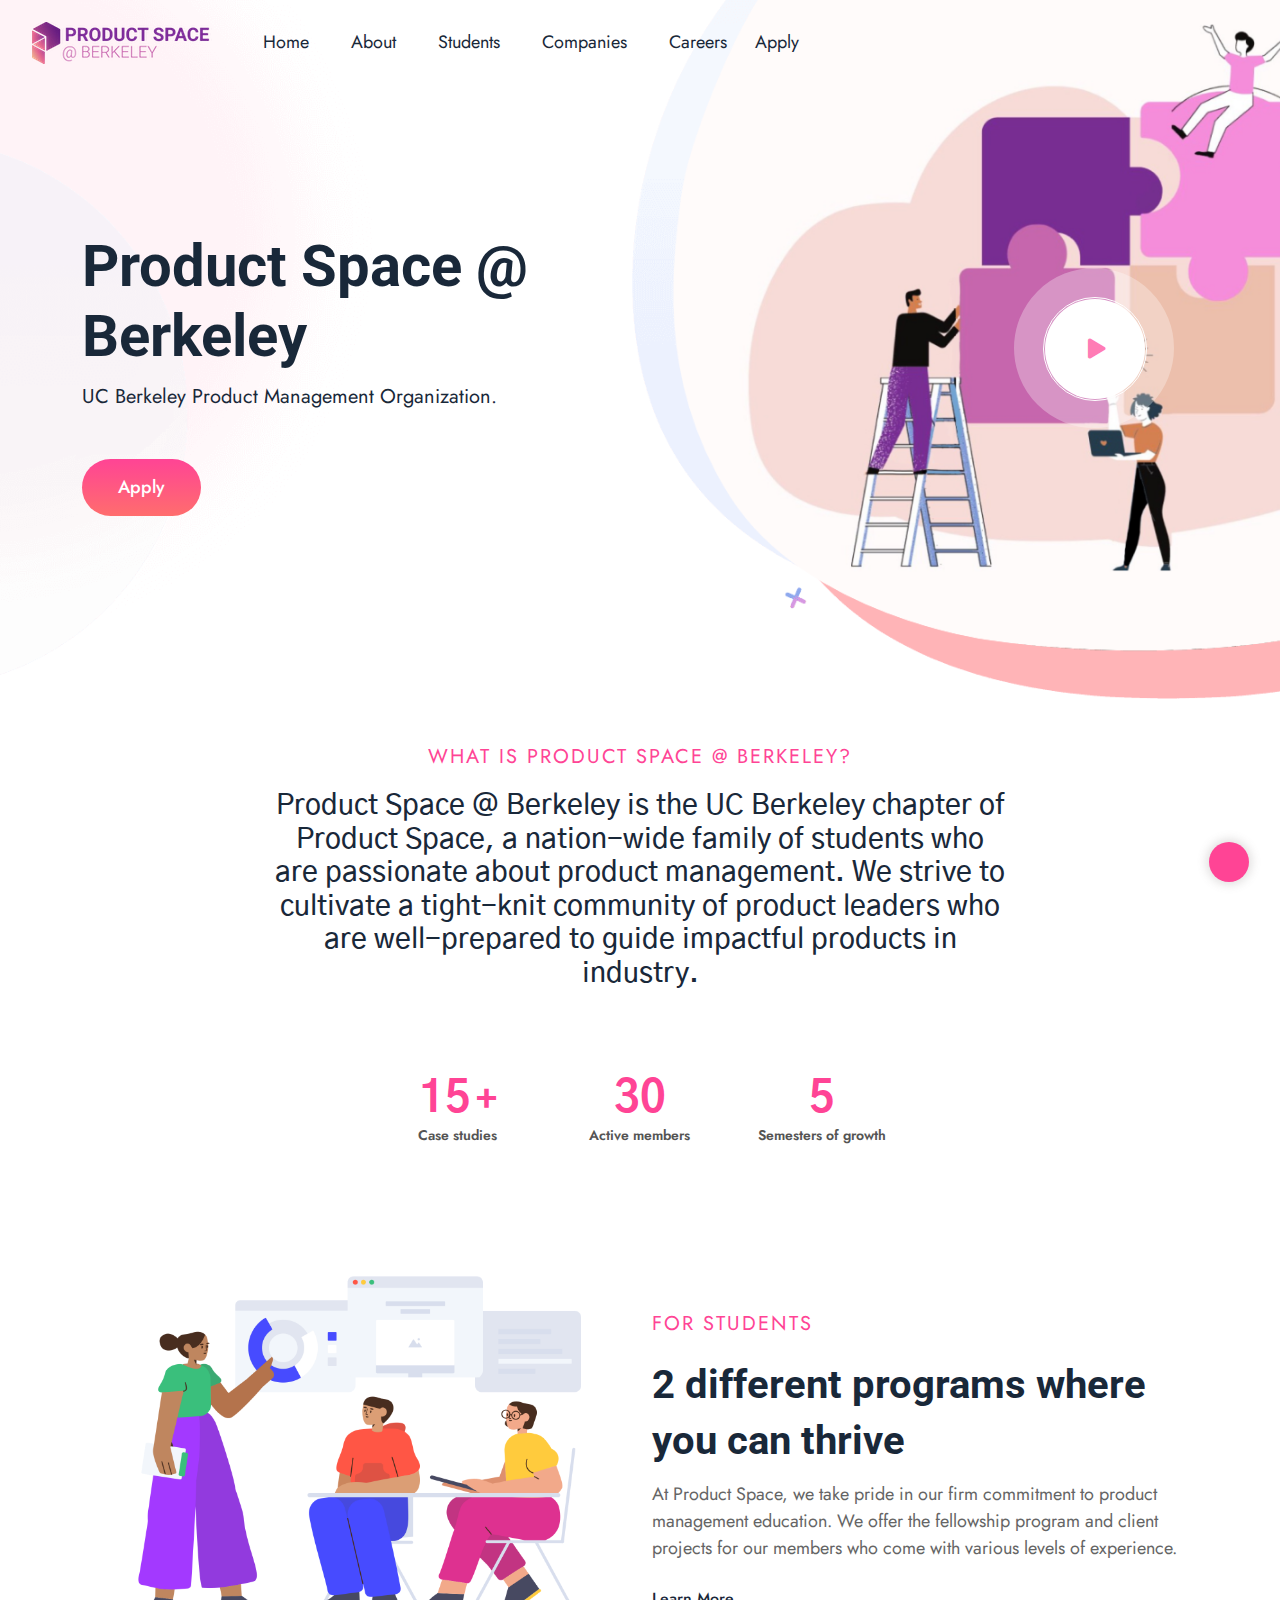
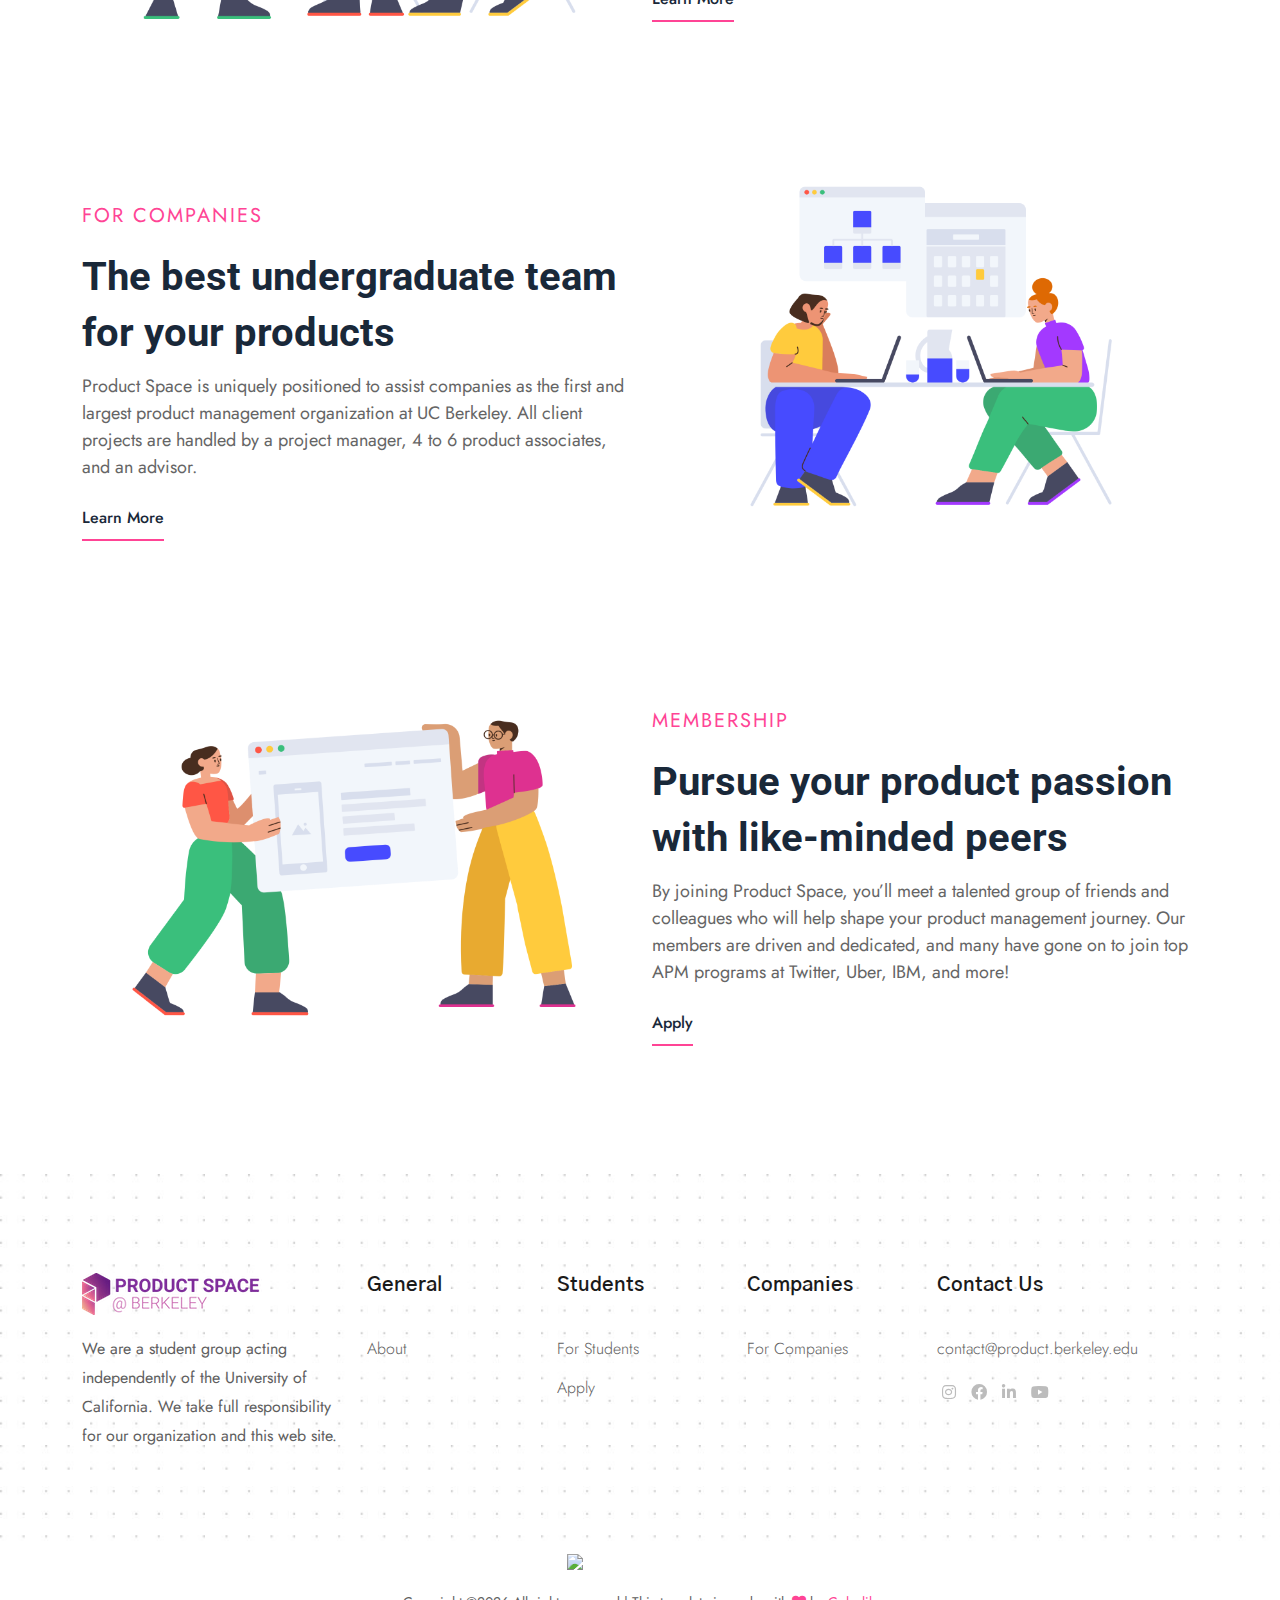
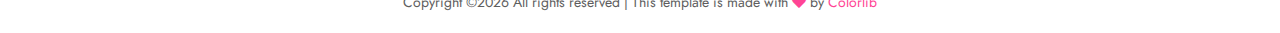
==== index.html @ 50518acb "add career table for summer 2022; update hero wallpapers with photos took this semester" ====
<!doctype html>
<html class="no-js" lang="zxx">
<head>
    <meta charset="utf-8">
    <meta http-equiv="x-ua-compatible" content="ie=edge">
    <title>Product Space @ Berkeley</title>
    <meta name="description" content="">
    <meta name="viewport" content="width=device-width, initial-scale=1">
    <link rel="shortcut icon" type="image/x-icon" href="assets/img/icon/ps_icon.png">

    <!-- CSS here -->
    <link rel="stylesheet" href="assets/css/bootstrap.min.css">
    <link rel="stylesheet" href="assets/css/owl.carousel.min.css">
    <link rel="stylesheet" href="assets/css/slicknav.css">
    <link rel="stylesheet" href="assets/css/animate.min.css">
    <link rel="stylesheet" href="assets/css/magnific-popup.css">
    <link rel="stylesheet" href="assets/css/fontawesome-all.min.css">
    <link rel="stylesheet" href="assets/css/themify-icons.css">
    <link rel="stylesheet" href="assets/css/slick.css">
    <link rel="stylesheet" href="assets/css/nice-select.css">
    <link rel="stylesheet" href="assets/css/style.css">
    <link rel="preconnect" href="https://fonts.gstatic.com">
    <link href="https://fonts.googleapis.com/css2?family=Gothic+A1:wght@300&display=swap" rel="stylesheet">
    <link href="https://fonts.googleapis.com/css2?family=Roboto&display=swap" rel="stylesheet">

    <!-- Global site tag (gtag.js) - Google Analytics -->
    <script async src="https://www.googletagmanager.com/gtag/js?id=G-2GPF5VS513"></script>
    <script>
    window.dataLayer = window.dataLayer || [];
    function gtag(){dataLayer.push(arguments);}
    gtag('js', new Date());

    gtag('config', 'G-2GPF5VS513');
    </script>
</head>
<body>
    <header>
        <div class="header-area header-transparent">
            <div class="main-header header-sticky">
                <div class="container-fluid">
                    <div class="d-flex align-items-center justify-content-between flex-wrap position-relative">
                        <!-- Logo -->
                        <div class="left-side d-flex align-items-center">
                            <div class="logo">
                                <a href="/"><img src="assets/img/logo/logo.png" alt=""></a>
                            </div>
                            <!-- Main-menu -->
                            <div class="main-menu d-none d-lg-block">
                                <nav>
                                    <ul id="navigation">
                                        <li><a href="/">Home</a></li>
                                        <li><a href="about.html">About</a></li>
                                        <li><a href="students.html">Students</a></li>
                                        <li><a href="companies.html">Companies</a></li>
                                        <li><a href="careers.html">Careers</a></li>
                                        <li><a href="apply.html">Apply</a></li>
                                    </ul>
                                </nav>
                            </div>
                        </div>
                        <!-- Mobile Menu -->
                        <div class="col-12">
                            <div class="mobile_menu d-block d-lg-none"></div>
                        </div>
                    </div>
                </div>
            </div>
        </div>
    </header>
    <main>
        <!-- Slider Area Start-->
        <div class="slider-area position-relative">
            <div class="single-sliders slider-height  slider-bg1 d-flex align-items-center">
                <div class="container">
                    <div class="row align-items-center">
                        <div class="col-xxl-4 col-xl-5 col-lg-6 col-md-6">
                            <div class="hero-caption">
                                <h1>Product Space @ Berkeley</h1>
                                <p>UC Berkeley Product Management Organization.</p>
                                <a  href="apply.html" class="btn_0 hero-btn">Apply</a>
                            </div>
                        </div>
                        <div class="offset-xl-2 col-lg-5 col-md-6 position-relative">
                            <div class="video-icon" >
                                <a class="popup-video btn-icon" href="https://www.youtube.com/watch?v=YprBgX8CXH8">
                                    <i class="fas fa-play"></i>
                                </a>
                            </div>
                        </div>
                    </div>
                </div>
            </div>
        </div>
        <!-- Slider Area End -->
        <!-- Services Area Start -->
        <section class="categories-area position-relative">
            <div class="container mb-60 mt-25">
                <div class="row justify-content-center">
                    <!-- Determines the breath of the text -->
                    <div class="col-lg-8 col-md-10">
                        <!-- Section Tittle -->
                        <div class="section-tittle text-center mb-25">
                            <span>What is Product Space @ Berkeley?</span>
                            <h3>Product Space @ Berkeley is the UC Berkeley chapter of Product Space, a nation-wide family of students who are passionate about product management. We strive to cultivate a tight-knit community of product leaders who are well-prepared to guide impactful products in industry.</h3>
                        </div>
                    </div>
                </div>
        </section>
        <!-- Quick Metric Counters -->
        <section class="about-low-area">
            <div class="container-fluid ">
                <div class="d-flex align-items-center justify-content-around flex-wrap position-relative mb-20">
                    <div class="col-xl-5 col-lg-7 col-md-10">
                        <div class="about-caption">
                            <div class="row mb-60">
                                <div class="col-xl-4 col-lg-4 col-md-6 col-sm-10 text-center">
                                    <!-- Counter Up -->
                                    <div class="single mb-30">
                                        <div class="single-counter">
                                            <span class="counter ">15</span>
                                            <p class="">+</p>
                                        </div>
                                        <div class="pera-count justify-content-center">
                                            <p>Case studies</p>
                                        </div>
                                    </div>
                                </div>
                                <div class="col-xl-4 col-lg-4 col-md-6 col-sm-10 text-center">
                                    <!-- Counter Up -->
                                    <div class="single mb-30">
                                        <div class="single-counter">
                                            <span class="counter ">30</span>
                                        </div>
                                        <div class="pera-count justify-content-center">
                                            <p>Active members</p>
                                        </div>
                                    </div>
                                </div>
                                <div class="col-xl-4 col-lg-4 col-md-6 col-sm-10 text-center">
                                    <!-- Counter Up -->
                                    <div class="single mb-30">
                                        <div class="single-counter">
                                            <span class="counter ">5</span>
                                        </div>
                                        <div class="pera-count justify-content-center">
                                            <p>Semesters of growth</p>
                                        </div>
                                    </div>
                                </div>
                            </div>
                        </div>
                    </div>
                </div>
            </div>
        </section>
        <!-- Quick Metric Counters End -->
        <!-- Services Area End -->
        <!-- About Area  -->
        <section class="about-area1 about-area2">
            <div class="container bottom-padding">
                <div class="row align-items-center">
                    <div class="col-xxl-5 col-xl-6 col-lg-6 col-md-8">
                        <!-- about-img -->
                        <div class="about-img about-img1">
                            <img src="assets/img/smash/scenes/png/Startup.png" alt="">
                        </div>
                    </div>
                    <div class="offset-xxl-1 col-xxl-5 col-xl-6 col-lg-6 col-md-9">
                        <div class="about-caption about-caption1">
                            <!-- Section Tittle -->
                            <div class="section-tittle mb-25">
                                <span>For Students</span>
                                <h2>2 different programs where you can thrive</h2>
                                <p>At Product Space, we take pride in our firm commitment to product management education. We offer the fellowship program and client projects for our members who come with various levels of experience.</p>
                            </div>
                            <a href="students.html" class="browse-btn">Learn More</a>
                        </div>
                    </div>
                </div>
            </div>
        </section>
        <section class="about-area1 about-area2">
            <div class="container bottom-padding">
                <div class="row align-items-center ">
                    <div class="offset-xxl-1 col-xxl-5 col-xl-6 col-lg-6 col-md-9">
                        <div class="about-caption about-caption1">
                            <!-- Section Tittle -->
                            <div class="section-tittle mb-25">
                                <span>For Companies</span>
                                <h2>The best undergraduate team for your products</h2>
                                <p>Product Space is uniquely positioned to assist companies as the first and largest product management organization at UC Berkeley. All client projects are handled by a project manager, 4 to 6 product associates, and an advisor.</p>
                            </div>
                            <a href="companies.html" class="browse-btn">Learn More</a>
                        </div>
                    </div>
                    <div class="col-xxl-5 col-xl-6 col-lg-6 col-md-8">
                        <!-- about-img -->
                        <div class="about-img about-img1">
                            <img src="assets/img/smash/scenes/png/Coworking.png" alt="">
                        </div>
                    </div>
                </div>
            </div>
        </section>
        <section class="about-area1 about-area2">
            <div class="container bottom-padding">
                <div class="row align-items-center ">
                    <div class="col-xxl-5 col-xl-6 col-lg-6 col-md-8">
                        <!-- about-img -->
                        <div class="about-img about-img1  ">
                            <img src="assets/img/smash/scenes/png/New app.png" alt="">
                        </div>
                    </div>
                    <div class="offset-xxl-1 col-xxl-5 col-xl-6 col-lg-6 col-md-9">
                        <div class="about-caption about-caption1">
                            <!-- Section Tittle -->
                            <div class="section-tittle mb-25">
                                <span>Membership</span>
                                <h2>Pursue your product passion with like-minded peers</h2>
                                <p>By joining Product Space, you’ll meet a talented group of friends and colleagues who will help shape your product management journey. Our members are driven and dedicated, and many have gone on to join top APM programs at Twitter, Uber, IBM, and more!</p>
                            </div>
                            <a href="apply.html" class="browse-btn">Apply</a>
                        </div>
                    </div>
                </div>
            </div>
        </section>
        <!-- About Area End -->
        <!-- End stups -->
    </main>
    <footer>
        <div class="footer-wrapper section-img-bg2" data-background="assets/img/gallery/footer-bg.jpg">
            <!-- Footer Start-->
            <div class="footer-area footer-padding">
                <div class="container">
                    <div class="row justify-content-between">
                        <div class="col-xl-3 col-lg-3 col-md-6 col-sm-8">
                            <div class="single-footer-caption mb-30">
                                <div class="single-footer-caption mb-15">
                                    <!-- logo -->
                                    <div class="footer-logo mb-20">
                                        <a href="index.html"><img src="assets/img/logo/logo.png" alt=""></a>
                                    </div>
                                    <div class="footer-tittle">
                                        <div class="footer-pera">
                                            <p>We are a student group acting independently of the University of California. We take full responsibility for our organization and this web site.</p>
                                        </div>
                                    </div>
                                </div>
                            </div>
                        </div>
                        <div class="col-xl-2 col-lg-2 col-md-4 col-sm-6">
                            <div class="single-footer-caption mb-50">
                                <div class="footer-tittle">
                                    <h4>General</h4>
                                    <ul>
                                        <li><a href="about.html">About</a></li>
                                    </ul>
                                </div>
                            </div>
                        </div>
                        <div class="col-xl-2 col-lg-2 col-md-4 col-sm-6">
                            <div class="single-footer-caption mb-50">
                                <div class="footer-tittle">
                                    <h4>Students</h4>
                                    <ul>
                                        <li><a href="students.html">For Students</a></li>
                                        <li><a href="apply.html">Apply</a></li>
                                    </ul>
                                </div>
                            </div>
                        </div>
                        <div class="col-xl-2 col-lg-2 col-md-4 col-sm-6">
                            <div class="single-footer-caption mb-50">
                                <div class="footer-tittle">
                                    <h4>Companies</h4>
                                    <ul>
                                        <li><a href="companies.html">For Companies</a></li>
                                    </ul>
                                </div>
                            </div>
                        </div>
                        <div class="col-xxl-2 col-xl-3 col-lg-4 col-md-6 col-sm-8">
                            <div class="single-footer-caption mb-50">
                                <div class="footer-tittle mb-50">
                                    <h4>Contact Us</h4>
                                    <ul>
                                        <li><a href="mailto: contact@product.berkeley.edu">contact@product.berkeley.edu</a></li>
                                    </ul>
                                    <!-- social -->
                                    <ul class="footer-social">
                                        <li><a href="https://www.instagram.com/calproductspace/" target="blank"><i class="fab fa-instagram"></i></a></li>
                                        <li><a href="https://www.facebook.com/productspaceucb" target="blank"><i class="fab fa-facebook"></i></a></li>
                                        <li><a href="https://www.linkedin.com/company/product-space-national/" target="blank"><i class="fab fa-linkedin-in"></i></a></li>
                                        <li> <a href="https://www.youtube.com/channel/UCtNdDpzREvQMLtyUYRX1KOg" target="blank"><i class="fab fa-youtube"></i></a></li>
                                    </ul>
                                </div>
                            </div>
                        </div>
                    </div>
                </div>
            </div>
            <!-- footer-bottom area -->
            <div class="footer-bottom-area">
                <div class="container">
                    <div class="footer-border">
                        <div class="row">
                            <div class="col-xl-12 ">
                                <div class="footer-copy-right text-center">
                                    <a href="https://www.ocf.berkeley.edu">
                                        <img src="https://www.ocf.berkeley.edu/hosting-logos/ocf-hosted-penguin.svg"
                                            alt="Hosted by the OCF" style="border: 0; padding-bottom: 10px;" />
                                    </a>
                                    <p>Copyright &copy;<script>document.write(new Date().getFullYear());</script> All rights reserved | This template is made with <i class="fa fa-heart color-danger" aria-hidden="true"></i> by <a href="https://colorlib.com" target="_blank" rel="nofollow noopener">Colorlib</a></p>
                                </div>
                            </div>
                        </div>
                    </div>
                </div>
            </div>
            <!-- Footer End-->
        </div>
    </footer>
    <!-- Scroll Up -->
    <div id="back-top">
        <a class="wrapper" title="Go to Top" href="#">
            <div class="arrows-container">
                <div class="arrow arrow-one">
                </div>
                <div class="arrow arrow-two">
                </div>
            </div>
        </a>
    </div>

    <!-- JS here -->
    <!-- Jquery, Popper, Bootstrap -->
    <script src="./assets/js/vendor/modernizr-3.5.0.min.js"></script>
    <script src="./assets/js/vendor/jquery-1.12.4.min.js"></script>
    <script src="./assets/js/popper.min.js"></script>
    <script src="./assets/js/bootstrap.min.js"></script>

    <!-- Slick-slider , Owl-Carousel ,slick-nav -->
    <script src="./assets/js/owl.carousel.min.js"></script>
    <script src="./assets/js/slick.min.js"></script>
    <script src="./assets/js/jquery.slicknav.min.js"></script>

    <!--wow , counter , waypoint, Nice-select -->
    <script src="./assets/js/wow.min.js"></script>
    <script src="./assets/js/jquery.magnific-popup.js"></script>
    <script src="./assets/js/jquery.nice-select.min.js"></script>
    <script src="./assets/js/jquery.counterup.min.js"></script>
    <script src="./assets/js/waypoints.min.js"></script>

    <!-- contact js -->
    <script src="./assets/js/contact.js"></script>
    <script src="./assets/js/jquery.form.js"></script>
    <script src="./assets/js/jquery.validate.min.js"></script>
    <script src="./assets/js/mail-script.js"></script>
    <script src="./assets/js/jquery.ajaxchimp.min.js"></script>

    <!--  Plugins, main-Jquery -->
    <script src="./assets/js/plugins.js"></script>
    <script src="./assets/js/main.js"></script>
</body>
</html>
---- assets/css/themify-icons.css ----
@font-face {
	font-family: 'themify';
	src:url('../fonts/themify.eot?-fvbane');


	src:url('../fonts/themify.eot?#iefix-fvbane') format('embedded-opentype'),
		url('../fonts/themify.woff?-fvbane') format('woff'),
		url('../fonts/themify.ttf?-fvbane') format('truetype'),
		url('../fonts/themify.svg?-fvbane#themify') format('svg');
	font-weight: normal;
	font-style: normal;
}

[class^="ti-"], [class*=" ti-"] {
	font-family: 'themify';
	speak: none;
	font-style: normal;
	font-weight: normal;
	font-variant: normal;
	text-transform: none;
	line-height: 1;

	/* Better Font Rendering =========== */
	-webkit-font-smoothing: antialiased;
	-moz-osx-font-smoothing: grayscale;
}

.ti-wand:before {
	content: "\e600";
}
.ti-volume:before {
	content: "\e601";
}
.ti-user:before {
	content: "\e602";
}
.ti-unlock:before {
	content: "\e603";
}
.ti-unlink:before {
	content: "\e604";
}
.ti-trash:before {
	content: "\e605";
}
.ti-thought:before {
	content: "\e606";
}
.ti-target:before {
	content: "\e607";
}
.ti-tag:before {
	content: "\e608";
}
.ti-tablet:before {
	content: "\e609";
}
.ti-star:before {
	content: "\e60a";
}
.ti-spray:before {
	content: "\e60b";
}
.ti-signal:before {
	content: "\e60c";
}
.ti-shopping-cart:before {
	content: "\e60d";
}
.ti-shopping-cart-full:before {
	content: "\e60e";
}
.ti-settings:before {
	content: "\e60f";
}
.ti-search:before {
	content: "\e610";
}
.ti-zoom-in:before {
	content: "\e611";
}
.ti-zoom-out:before {
	content: "\e612";
}
.ti-cut:before {
	content: "\e613";
}
.ti-ruler:before {
	content: "\e614";
}
.ti-ruler-pencil:before {
	content: "\e615";
}
.ti-ruler-alt:before {
	content: "\e616";
}
.ti-bookmark:before {
	content: "\e617";
}
.ti-bookmark-alt:before {
	content: "\e618";
}
.ti-reload:before {
	content: "\e619";
}
.ti-plus:before {
	content: "\e61a";
}
.ti-pin:before {
	content: "\e61b";
}
.ti-pencil:before {
	content: "\e61c";
}
.ti-pencil-alt:before {
	content: "\e61d";
}
.ti-paint-roller:before {
	content: "\e61e";
}
.ti-paint-bucket:before {
	content: "\e61f";
}
.ti-na:before {
	content: "\e620";
}
.ti-mobile:before {
	content: "\e621";
}
.ti-minus:before {
	content: "\e622";
}
.ti-medall:before {
	content: "\e623";
}
.ti-medall-alt:before {
	content: "\e624";
}
.ti-marker:before {
	content: "\e625";
}
.ti-marker-alt:before {
	content: "\e626";
}
.ti-arrow-up:before {
	content: "\e627";
}
.ti-arrow-right:before {
	content: "\e628";
}
.ti-arrow-left:before {
	content: "\e629";
}
.ti-arrow-down:before {
	content: "\e62a";
}
.ti-lock:before {
	content: "\e62b";
}
.ti-location-arrow:before {
	content: "\e62c";
}
.ti-link:before {
	content: "\e62d";
}
.ti-layout:before {
	content: "\e62e";
}
.ti-layers:before {
	content: "\e62f";
}
.ti-layers-alt:before {
	content: "\e630";
}
.ti-key:before {
	content: "\e631";
}
.ti-import:before {
	content: "\e632";
}
.ti-image:before {
	content: "\e633";
}
.ti-heart:before {
	content: "\e634";
}
.ti-heart-broken:before {
	content: "\e635";
}
.ti-hand-stop:before {
	content: "\e636";
}
.ti-hand-open:before {
	content: "\e637";
}
.ti-hand-drag:before {
	content: "\e638";
}
.ti-folder:before {
	content: "\e639";
}
.ti-flag:before {
	content: "\e63a";
}
.ti-flag-alt:before {
	content: "\e63b";
}
.ti-flag-alt-2:before {
	content: "\e63c";
}
.ti-eye:before {
	content: "\e63d";
}
.ti-export:before {
	content: "\e63e";
}
.ti-exchange-vertical:before {
	content: "\e63f";
}
.ti-desktop:before {
	content: "\e640";
}
.ti-cup:before {
	content: "\e641";
}
.ti-crown:before {
	content: "\e642";
}
.ti-comments:before {
	content: "\e643";
}
.ti-comment:before {
	content: "\e644";
}
.ti-comment-alt:before {
	content: "\e645";
}
.ti-close:before {
	content: "\e646";
}
.ti-clip:before {
	content: "\e647";
}
.ti-angle-up:before {
	content: "\e648";
}
.ti-angle-right:before {
	content: "\e649";
}
.ti-angle-left:before {
	content: "\e64a";
}
.ti-angle-down:before {
	content: "\e64b";
}
.ti-check:before {
	content: "\e64c";
}
.ti-check-box:before {
	content: "\e64d";
}
.ti-camera:before {
	content: "\e64e";
}
.ti-announcement:before {
	content: "\e64f";
}
.ti-brush:before {
	content: "\e650";
}
.ti-briefcase:before {
	content: "\e651";
}
.ti-bolt:before {
	content: "\e652";
}
.ti-bolt-alt:before {
	content: "\e653";
}
.ti-blackboard:before {
	content: "\e654";
}
.ti-bag:before {
	content: "\e655";
}
.ti-move:before {
	content: "\e656";
}
.ti-arrows-vertical:before {
	content: "\e657";
}
.ti-arrows-horizontal:before {
	content: "\e658";
}
.ti-fullscreen:before {
	content: "\e659";
}
.ti-arrow-top-right:before {
	content: "\e65a";
}
.ti-arrow-top-left:before {
	content: "\e65b";
}
.ti-arrow-circle-up:before {
	content: "\e65c";
}
.ti-arrow-circle-right:before {
	content: "\e65d";
}
.ti-arrow-circle-left:before {
	content: "\e65e";
}
.ti-arrow-circle-down:before {
	content: "\e65f";
}
.ti-angle-double-up:before {
	content: "\e660";
}
.ti-angle-double-right:before {
	content: "\e661";
}
.ti-angle-double-left:before {
	content: "\e662";
}
.ti-angle-double-down:before {
	content: "\e663";
}
.ti-zip:before {
	content: "\e664";
}
.ti-world:before {
	content: "\e665";
}
.ti-wheelchair:before {
	content: "\e666";
}
.ti-view-list:before {
	content: "\e667";
}
.ti-view-list-alt:before {
	content: "\e668";
}
.ti-view-grid:before {
	content: "\e669";
}
.ti-uppercase:before {
	content: "\e66a";
}
.ti-upload:before {
	content: "\e66b";
}
.ti-underline:before {
	content: "\e66c";
}
.ti-truck:before {
	content: "\e66d";
}
.ti-timer:before {
	content: "\e66e";
}
.ti-ticket:before {
	content: "\e66f";
}
.ti-thumb-up:before {
	content: "\e670";
}
.ti-thumb-down:before {
	content: "\e671";
}
.ti-text:before {
	content: "\e672";
}
.ti-stats-up:before {
	content: "\e673";
}
.ti-stats-down:before {
	content: "\e674";
}
.ti-split-v:before {
	content: "\e675";
}
.ti-split-h:before {
	content: "\e676";
}
.ti-smallcap:before {
	content: "\e677";
}
.ti-shine:before {
	content: "\e678";
}
.ti-shift-right:before {
	content: "\e679";
}
.ti-shift-left:before {
	content: "\e67a";
}
.ti-shield:before {
	content: "\e67b";
}
.ti-notepad:before {
	content: "\e67c";
}
.ti-server:before {
	content: "\e67d";
}
.ti-quote-right:before {
	content: "\e67e";
}
.ti-quote-left:before {
	content: "\e67f";
}
.ti-pulse:before {
	content: "\e680";
}
.ti-printer:before {
	content: "\e681";
}
.ti-power-off:before {
	content: "\e682";
}
.ti-plug:before {
	content: "\e683";
}
.ti-pie-chart:before {
	content: "\e684";
}
.ti-paragraph:before {
	content: "\e685";
}
.ti-panel:before {
	content: "\e686";
}
.ti-package:before {
	content: "\e687";
}
.ti-music:before {
	content: "\e688";
}
.ti-music-alt:before {
	content: "\e689";
}
.ti-mouse:before {
	content: "\e68a";
}
.ti-mouse-alt:before {
	content: "\e68b";
}
.ti-money:before {
	content: "\e68c";
}
.ti-microphone:before {
	content: "\e68d";
}
.ti-menu:before {
	content: "\e68e";
}
.ti-menu-alt:before {
	content: "\e68f";
}
.ti-map:before {
	content: "\e690";
}
.ti-map-alt:before {
	content: "\e691";
}
.ti-loop:before {
	content: "\e692";
}
.ti-location-pin:before {
	content: "\e693";
}
.ti-list:before {
	content: "\e694";
}
.ti-light-bulb:before {
	content: "\e695";
}
.ti-Italic:before {
	content: "\e696";
}
.ti-info:before {
	content: "\e697";
}
.ti-infinite:before {
	content: "\e698";
}
.ti-id-badge:before {
	content: "\e699";
}
.ti-hummer:before {
	content: "\e69a";
}
.ti-home:before {
	content: "\e69b";
}
.ti-help:before {
	content: "\e69c";
}
.ti-headphone:before {
	content: "\e69d";
}
.ti-harddrives:before {
	content: "\e69e";
}
.ti-harddrive:before {
	content: "\e69f";
}
.ti-gift:before {
	content: "\e6a0";
}
.ti-game:before {
	content: "\e6a1";
}
.ti-filter:before {
	content: "\e6a2";
}
.ti-files:before {
	content: "\e6a3";
}
.ti-file:before {
	content: "\e6a4";
}
.ti-eraser:before {
	content: "\e6a5";
}
.ti-envelope:before {
	content: "\e6a6";
}
.ti-download:before {
	content: "\e6a7";
}
.ti-direction:before {
	content: "\e6a8";
}
.ti-direction-alt:before {
	content: "\e6a9";
}
.ti-dashboard:before {
	content: "\e6aa";
}
.ti-control-stop:before {
	content: "\e6ab";
}
.ti-control-shuffle:before {
	content: "\e6ac";
}
.ti-control-play:before {
	content: "\e6ad";
}
.ti-control-pause:before {
	content: "\e6ae";
}
.ti-control-forward:before {
	content: "\e6af";
}
.ti-control-backward:before {
	content: "\e6b0";
}
.ti-cloud:before {
	content: "\e6b1";
}
.ti-cloud-up:before {
	content: "\e6b2";
}
.ti-cloud-down:before {
	content: "\e6b3";
}
.ti-clipboard:before {
	content: "\e6b4";
}
.ti-car:before {
	content: "\e6b5";
}
.ti-calendar:before {
	content: "\e6b6";
}
.ti-book:before {
	content: "\e6b7";
}
.ti-bell:before {
	content: "\e6b8";
}
.ti-basketball:before {
	content: "\e6b9";
}
.ti-bar-chart:before {
	content: "\e6ba";
}
.ti-bar-chart-alt:before {
	content: "\e6bb";
}
.ti-back-right:before {
	content: "\e6bc";
}
.ti-back-left:before {
	content: "\e6bd";
}
.ti-arrows-corner:before {
	content: "\e6be";
}
.ti-archive:before {
	content: "\e6bf";
}
.ti-anchor:before {
	content: "\e6c0";
}
.ti-align-right:before {
	content: "\e6c1";
}
.ti-align-left:before {
	content: "\e6c2";
}
.ti-align-justify:before {
	content: "\e6c3";
}
.ti-align-center:before {
	content: "\e6c4";
}
.ti-alert:before {
	content: "\e6c5";
}
.ti-alarm-clock:before {
	content: "\e6c6";
}
.ti-agenda:before {
	content: "\e6c7";
}
.ti-write:before {
	content: "\e6c8";
}
.ti-window:before {
	content: "\e6c9";
}
.ti-widgetized:before {
	content: "\e6ca";
}
.ti-widget:before {
	content: "\e6cb";
}
.ti-widget-alt:before {
	content: "\e6cc";
}
.ti-wallet:before {
	content: "\e6cd";
}
.ti-video-clapper:before {
	content: "\e6ce";
}
.ti-video-camera:before {
	content: "\e6cf";
}
.ti-vector:before {
	content: "\e6d0";
}
.ti-themify-logo:before {
	content: "\e6d1";
}
.ti-themify-favicon:before {
	content: "\e6d2";
}
.ti-themify-favicon-alt:before {
	content: "\e6d3";
}
.ti-support:before {
	content: "\e6d4";
}
.ti-stamp:before {
	content: "\e6d5";
}
.ti-split-v-alt:before {
	content: "\e6d6";
}
.ti-slice:before {
	content: "\e6d7";
}
.ti-shortcode:before {
	content: "\e6d8";
}
.ti-shift-right-alt:before {
	content: "\e6d9";
}
.ti-shift-left-alt:before {
	content: "\e6da";
}
.ti-ruler-alt-2:before {
	content: "\e6db";
}
.ti-receipt:before {
	content: "\e6dc";
}
.ti-pin2:before {
	content: "\e6dd";
}
.ti-pin-alt:before {
	content: "\e6de";
}
.ti-pencil-alt2:before {
	content: "\e6df";
}
.ti-palette:before {
	content: "\e6e0";
}
.ti-more:before {
	content: "\e6e1";
}
.ti-more-alt:before {
	content: "\e6e2";
}
.ti-microphone-alt:before {
	content: "\e6e3";
}
.ti-magnet:before {
	content: "\e6e4";
}
.ti-line-double:before {
	content: "\e6e5";
}
.ti-line-dotted:before {
	content: "\e6e6";
}
.ti-line-dashed:before {
	content: "\e6e7";
}
.ti-layout-width-full:before {
	content: "\e6e8";
}
.ti-layout-width-default:before {
	content: "\e6e9";
}
.ti-layout-width-default-alt:before {
	content: "\e6ea";
}
.ti-layout-tab:before {
	content: "\e6eb";
}
.ti-layout-tab-window:before {
	content: "\e6ec";
}
.ti-layout-tab-v:before {
	content: "\e6ed";
}
.ti-layout-tab-min:before {
	content: "\e6ee";
}
.ti-layout-slider:before {
	content: "\e6ef";
}
.ti-layout-slider-alt:before {
	content: "\e6f0";
}
.ti-layout-sidebar-right:before {
	content: "\e6f1";
}
.ti-layout-sidebar-none:before {
	content: "\e6f2";
}
.ti-layout-sidebar-left:before {
	content: "\e6f3";
}
.ti-layout-placeholder:before {
	content: "\e6f4";
}
.ti-layout-menu:before {
	content: "\e6f5";
}
.ti-layout-menu-v:before {
	content: "\e6f6";
}
.ti-layout-menu-separated:before {
	content: "\e6f7";
}
.ti-layout-menu-full:before {
	content: "\e6f8";
}
.ti-layout-media-right-alt:before {
	content: "\e6f9";
}
.ti-layout-media-right:before {
	content: "\e6fa";
}
.ti-layout-media-overlay:before {
	content: "\e6fb";
}
.ti-layout-media-overlay-alt:before {
	content: "\e6fc";
}
.ti-layout-media-overlay-alt-2:before {
	content: "\e6fd";
}
.ti-layout-media-left-alt:before {
	content: "\e6fe";
}
.ti-layout-media-left:before {
	content: "\e6ff";
}
.ti-layout-media-center-alt:before {
	content: "\e700";
}
.ti-layout-media-center:before {
	content: "\e701";
}
.ti-layout-list-thumb:before {
	content: "\e702";
}
.ti-layout-list-thumb-alt:before {
	content: "\e703";
}
.ti-layout-list-post:before {
	content: "\e704";
}
.ti-layout-list-large-image:before {
	content: "\e705";
}
.ti-layout-line-solid:before {
	content: "\e706";
}
.ti-layout-grid4:before {
	content: "\e707";
}
.ti-layout-grid3:before {
	content: "\e708";
}
.ti-layout-grid2:before {
	content: "\e709";
}
.ti-layout-grid2-thumb:before {
	content: "\e70a";
}
.ti-layout-cta-right:before {
	content: "\e70b";
}
.ti-layout-cta-left:before {
	content: "\e70c";
}
.ti-layout-cta-center:before {
	content: "\e70d";
}
.ti-layout-cta-btn-right:before {
	content: "\e70e";
}
.ti-layout-cta-btn-left:before {
	content: "\e70f";
}
.ti-layout-column4:before {
	content: "\e710";
}
.ti-layout-column3:before {
	content: "\e711";
}
.ti-layout-column2:before {
	content: "\e712";
}
.ti-layout-accordion-separated:before {
	content: "\e713";
}
.ti-layout-accordion-merged:before {
	content: "\e714";
}
.ti-layout-accordion-list:before {
	content: "\e715";
}
.ti-ink-pen:before {
	content: "\e716";
}
.ti-info-alt:before {
	content: "\e717";
}
.ti-help-alt:before {
	content: "\e718";
}
.ti-headphone-alt:before {
	content: "\e719";
}
.ti-hand-point-up:before {
	content: "\e71a";
}
.ti-hand-point-right:before {
	content: "\e71b";
}
.ti-hand-point-left:before {
	content: "\e71c";
}
.ti-hand-point-down:before {
	content: "\e71d";
}
.ti-gallery:before {
	content: "\e71e";
}
.ti-face-smile:before {
	content: "\e71f";
}
.ti-face-sad:before {
	content: "\e720";
}
.ti-credit-card:before {
	content: "\e721";
}
.ti-control-skip-forward:before {
	content: "\e722";
}
.ti-control-skip-backward:before {
	content: "\e723";
}
.ti-control-record:before {
	content: "\e724";
}
.ti-control-eject:before {
	content: "\e725";
}
.ti-comments-smiley:before {
	content: "\e726";
}
.ti-brush-alt:before {
	content: "\e727";
}
.ti-youtube:before {
	content: "\e728";
}
.ti-vimeo:before {
	content: "\e729";
}
.ti-twitter:before {
	content: "\e72a";
}
.ti-time:before {
	content: "\e72b";
}
.ti-tumblr:before {
	content: "\e72c";
}
.ti-skype:before {
	content: "\e72d";
}
.ti-share:before {
	content: "\e72e";
}
.ti-share-alt:before {
	content: "\e72f";
}
.ti-rocket:before {
	content: "\e730";
}
.ti-pinterest:before {
	content: "\e731";
}
.ti-new-window:before {
	content: "\e732";
}
.ti-microsoft:before {
	content: "\e733";
}
.ti-list-ol:before {
	content: "\e734";
}
.ti-linkedin:before {
	content: "\e735";
}
.ti-layout-sidebar-2:before {
	content: "\e736";
}
.ti-layout-grid4-alt:before {
	content: "\e737";
}
.ti-layout-grid3-alt:before {
	content: "\e738";
}
.ti-layout-grid2-alt:before {
	content: "\e739";
}
.ti-layout-column4-alt:before {
	content: "\e73a";
}
.ti-layout-column3-alt:before {
	content: "\e73b";
}
.ti-layout-column2-alt:before {
	content: "\e73c";
}
.ti-instagram:before {
	content: "\e73d";
}
.ti-google:before {
	content: "\e73e";
}
.ti-github:before {
	content: "\e73f";
}
.ti-flickr:before {
	content: "\e740";
}
.ti-facebook:before {
	content: "\e741";
}
.ti-dropbox:before {
	content: "\e742";
}
.ti-dribbble:before {
	content: "\e743";
}
.ti-apple:before {
	content: "\e744";
}
.ti-android:before {
	content: "\e745";
}
.ti-save:before {
	content: "\e746";
}
.ti-save-alt:before {
	content: "\e747";
}
.ti-yahoo:before {
	content: "\e748";
}
.ti-wordpress:before {
	content: "\e749";
}
.ti-vimeo-alt:before {
	content: "\e74a";
}
.ti-twitter-alt:before {
	content: "\e74b";
}
.ti-tumblr-alt:before {
	content: "\e74c";
}
.ti-trello:before {
	content: "\e74d";
}
.ti-stack-overflow:before {
	content: "\e74e";
}
.ti-soundcloud:before {
	content: "\e74f";
}
.ti-sharethis:before {
	content: "\e750";
}
.ti-sharethis-alt:before {
	content: "\e751";
}
.ti-reddit:before {
	content: "\e752";
}
.ti-pinterest-alt:before {
	content: "\e753";
}
.ti-microsoft-alt:before {
	content: "\e754";
}
.ti-linux:before {
	content: "\e755";
}
.ti-jsfiddle:before {
	content: "\e756";
}
.ti-joomla:before {
	content: "\e757";
}
.ti-html5:before {
	content: "\e758";
}
.ti-flickr-alt:before {
	content: "\e759";
}
.ti-email:before {
	content: "\e75a";
}
.ti-drupal:before {
	content: "\e75b";
}
.ti-dropbox-alt:before {
	content: "\e75c";
}
.ti-css3:before {
	content: "\e75d";
}
.ti-rss:before {
	content: "\e75e";
}
.ti-rss-alt:before {
	content: "\e75f";
}
---- assets/css/nice-select.css ----
.nice-select {
  -webkit-tap-highlight-color: transparent;
  background-color: #fff;
  border-radius: 5px;
  border: solid 1px #e8e8e8;
  box-sizing: border-box;
  clear: both;
  cursor: pointer;
  display: block;
  float: left;
  font-family: inherit;
  font-size: 14px;
  font-weight: normal;
  height: 42px;
  line-height: 40px;
  outline: none;
  padding-left: 18px;
  padding-right: 30px;
  position: relative;
  text-align: left !important;
  -webkit-transition: all 0.2s ease-in-out;
  transition: all 0.2s ease-in-out;
  -webkit-user-select: none;
     -moz-user-select: none;
      -ms-user-select: none;
          user-select: none;
  white-space: nowrap;
  width: auto; }
  .nice-select:hover {
    border-color: #dbdbdb; }
  .nice-select:active, .nice-select.open, .nice-select:focus {
    border-color: #999; }
  .nice-select:after {
    border-bottom: 2px solid #999;
    border-right: 2px solid #999;
    content: '';
    display: block;
    height: 5px;
    margin-top: -4px;
    pointer-events: none;
    position: absolute;
    right: 12px;
    top: 50%;
    -webkit-transform-origin: 66% 66%;
        -ms-transform-origin: 66% 66%;
            transform-origin: 66% 66%;
    -webkit-transform: rotate(45deg);
        -ms-transform: rotate(45deg);
            transform: rotate(45deg);
    -webkit-transition: all 0.15s ease-in-out;
    transition: all 0.15s ease-in-out;
    width: 5px; }
  .nice-select.open:after {
    -webkit-transform: rotate(-135deg);
        -ms-transform: rotate(-135deg);
            transform: rotate(-135deg); }
  .nice-select.open .list {
    opacity: 1;
    pointer-events: auto;
    -webkit-transform: scale(1) translateY(0);
        -ms-transform: scale(1) translateY(0);
            transform: scale(1) translateY(0); }
  .nice-select.disabled {
    border-color: #ededed;
    color: #999;
    pointer-events: none; }
    .nice-select.disabled:after {
      border-color: #cccccc; }
  .nice-select.wide {
    width: 100%; }
    .nice-select.wide .list {
      left: 0 !important;
      right: 0 !important; }
  .nice-select.right {
    float: right; }
    .nice-select.right .list {
      left: auto;
      right: 0; }
  .nice-select.small {
    font-size: 12px;
    height: 36px;
    line-height: 34px; }
    .nice-select.small:after {
      height: 4px;
      width: 4px; }
    .nice-select.small .option {
      line-height: 34px;
      min-height: 34px; }
  .nice-select .list {
    background-color: #fff;
    border-radius: 5px;
    box-shadow: 0 0 0 1px rgba(68, 68, 68, 0.11);
    box-sizing: border-box;
    margin-top: 4px;
    opacity: 0;
    overflow: hidden;
    padding: 0;
    pointer-events: none;
    position: absolute;
    top: 100%;
    left: 0;
    -webkit-transform-origin: 50% 0;
        -ms-transform-origin: 50% 0;
            transform-origin: 50% 0;
    -webkit-transform: scale(0.75) translateY(-21px);
        -ms-transform: scale(0.75) translateY(-21px);
            transform: scale(0.75) translateY(-21px);
    -webkit-transition: all 0.2s cubic-bezier(0.5, 0, 0, 1.25), opacity 0.15s ease-out;
    transition: all 0.2s cubic-bezier(0.5, 0, 0, 1.25), opacity 0.15s ease-out;
    z-index: 9; }
    .nice-select .list:hover .option:not(:hover) {
      background-color: transparent !important; }
  .nice-select .option {
    cursor: pointer;
    font-weight: 400;
    line-height: 40px;
    list-style: none;
    min-height: 40px;
    outline: none;
    padding-left: 18px;
    padding-right: 29px;
    text-align: left;
    -webkit-transition: all 0.2s;
    transition: all 0.2s; }
    .nice-select .option:hover, .nice-select .option.focus, .nice-select .option.selected.focus {
      background-color: #f6f6f6; }
    .nice-select .option.selected {
      font-weight: bold; }
    .nice-select .option.disabled {
      background-color: transparent;
      color: #999;
      cursor: default; }

.no-csspointerevents .nice-select .list {
  display: none; }

.no-csspointerevents .nice-select.open .list {
  display: block; }
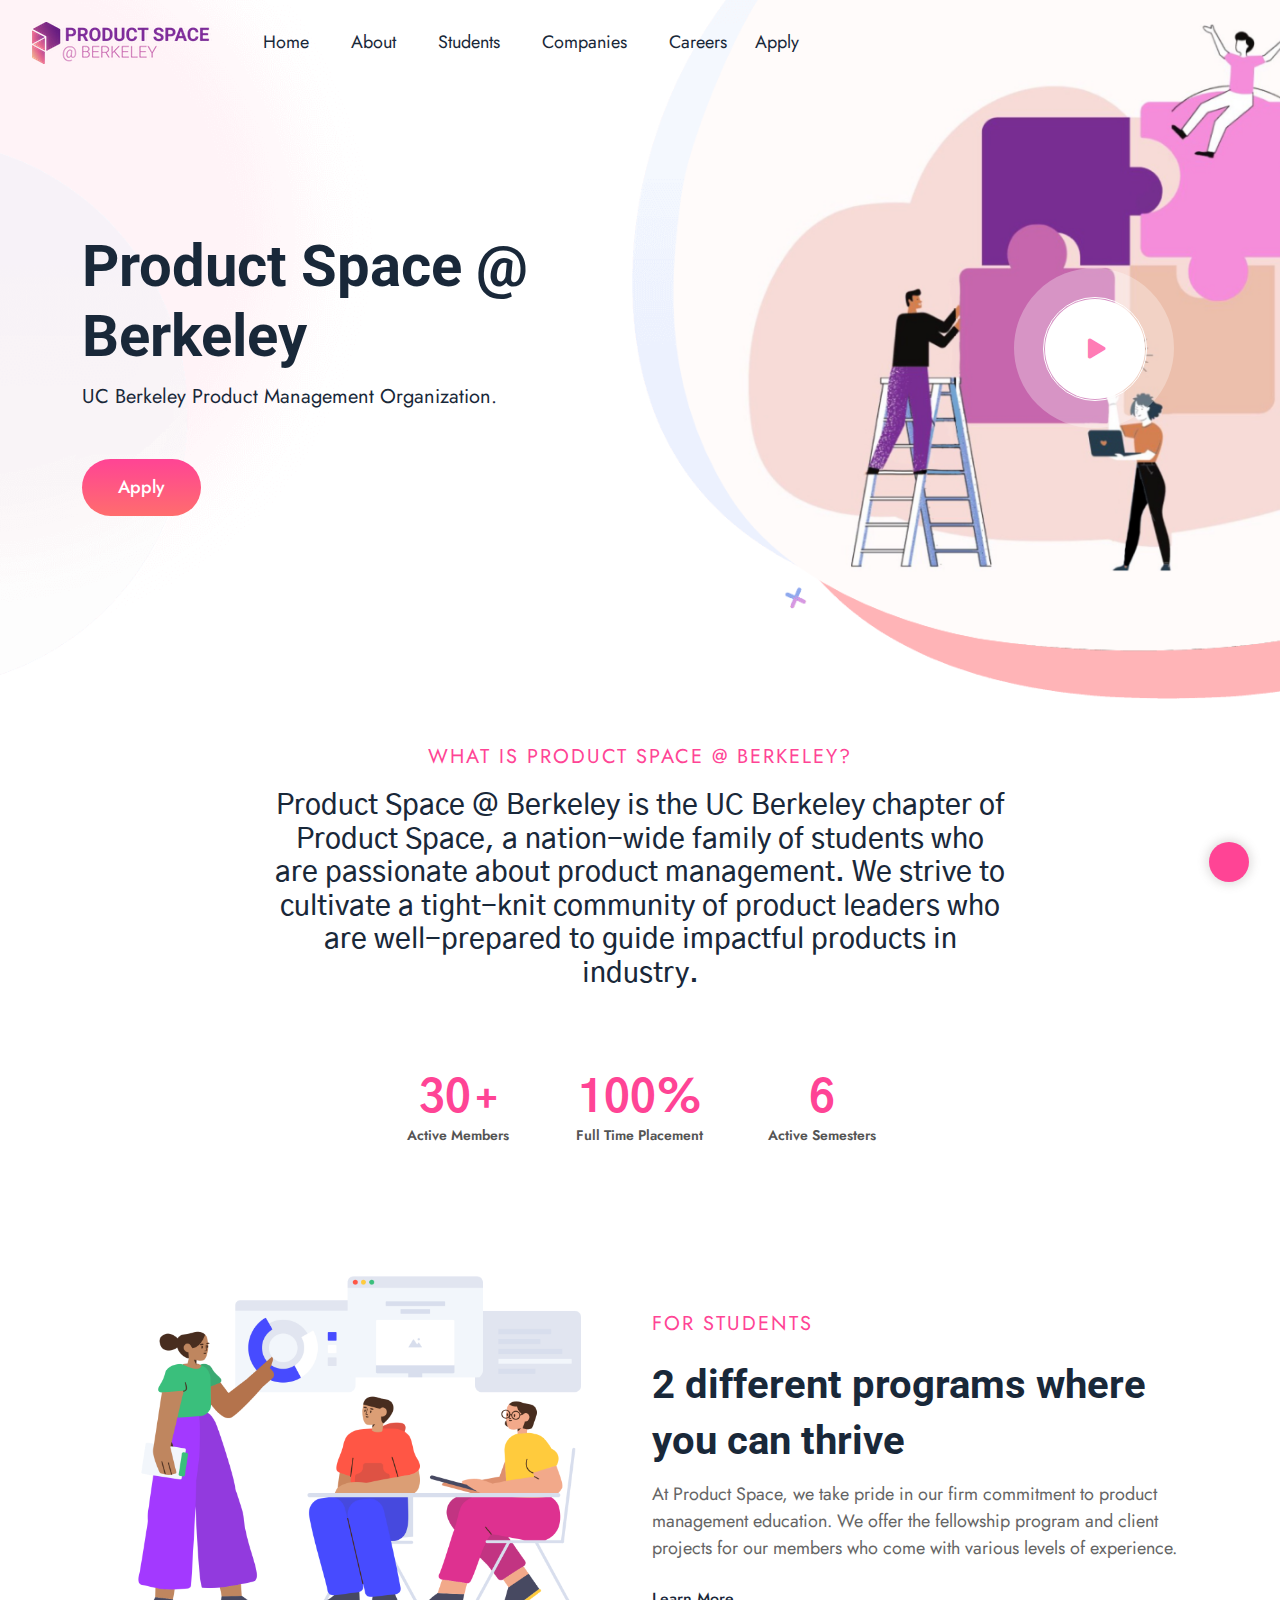
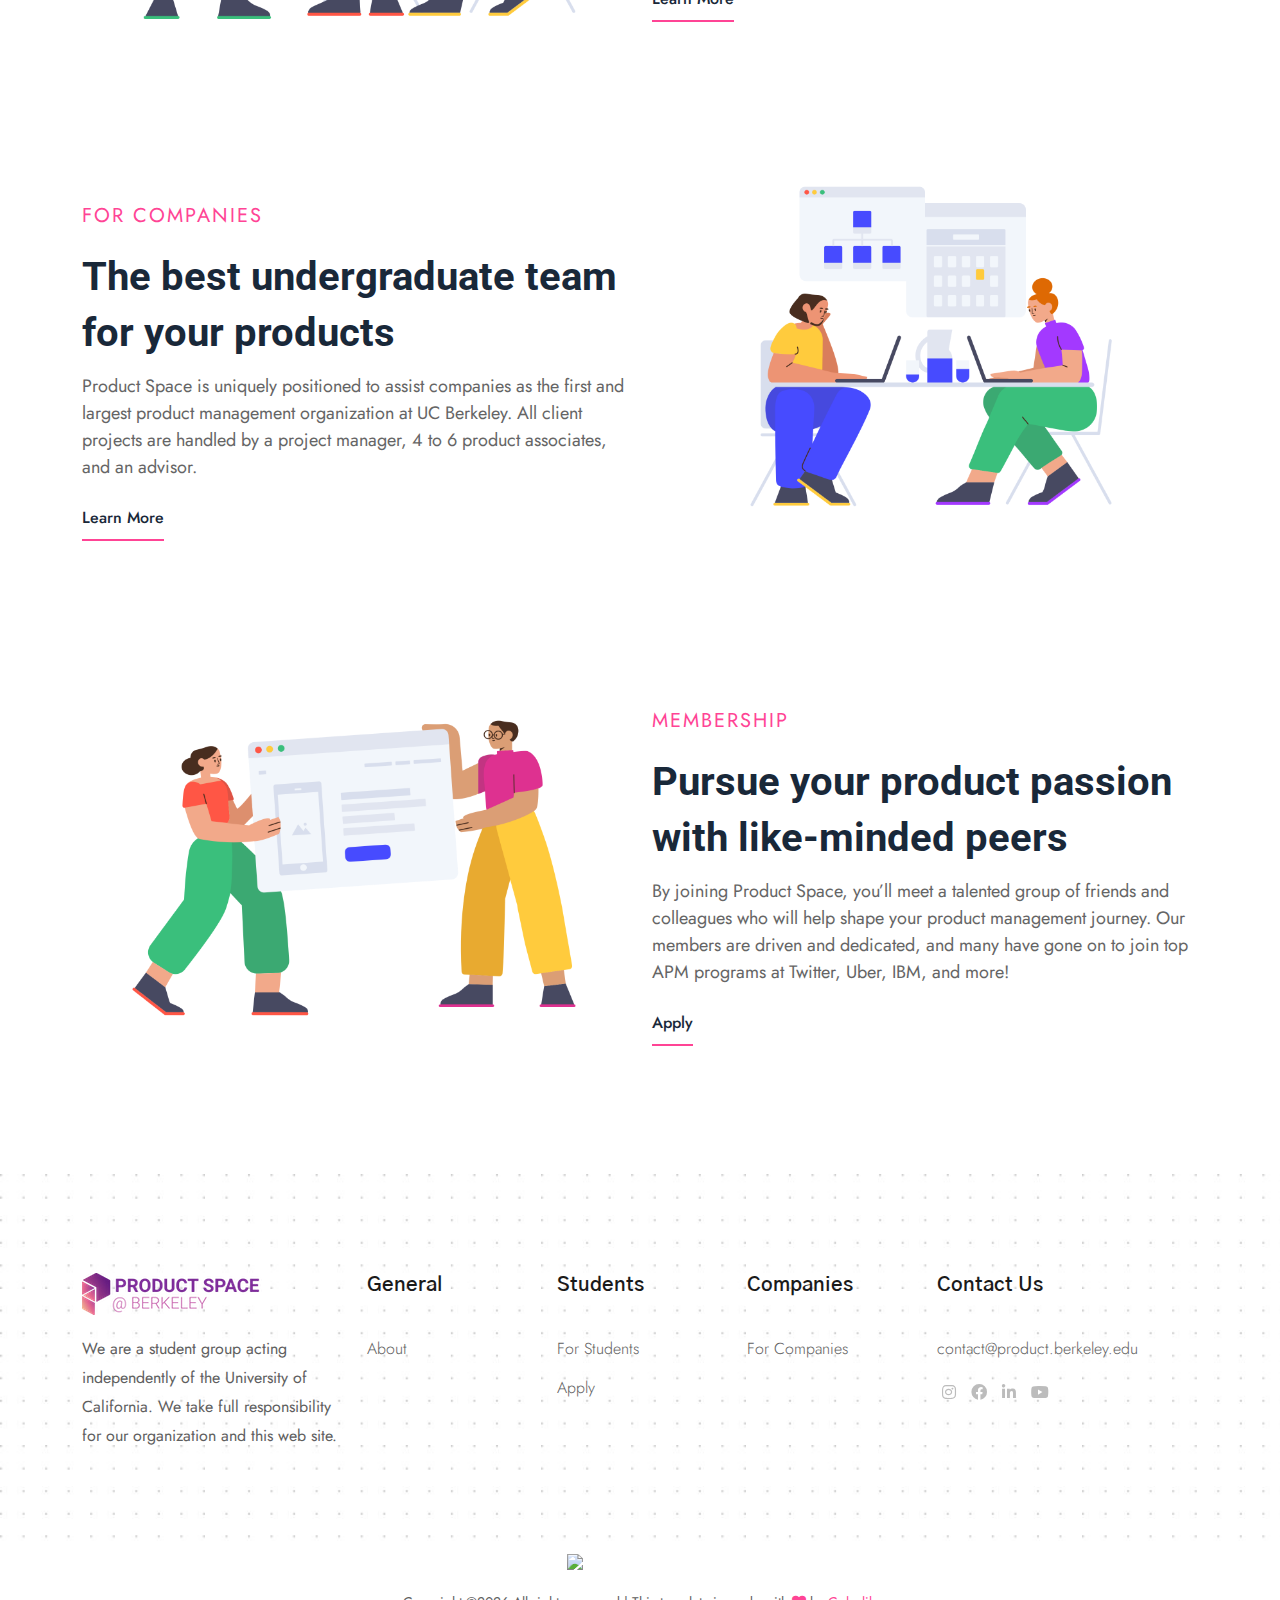
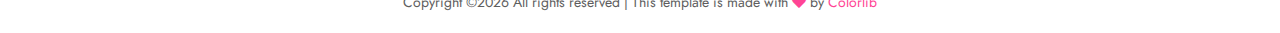
==== commit 3a5a4c6a: "updating stats & descrip" ====
--- a/index.html
+++ b/index.html
@@ -82,7 +82,7 @@
                         </div>
                         <div class="offset-xl-2 col-lg-5 col-md-6 position-relative">
                             <div class="video-icon" >
-                                <a class="popup-video btn-icon" href="https://www.youtube.com/watch?v=YprBgX8CXH8">
+                                <a class="popup-video btn-icon" href="https://www.youtube.com/watch?v=YJN391T_Dno">
                                     <i class="fas fa-play"></i>
                                 </a>
                             </div>
@@ -117,11 +117,11 @@
                                     <!-- Counter Up -->
                                     <div class="single mb-30">
                                         <div class="single-counter">
-                                            <span class="counter ">15</span>
+                                            <span class="counter ">30</span>
                                             <p class="">+</p>
                                         </div>
                                         <div class="pera-count justify-content-center">
-                                            <p>Case studies</p>
+                                            <p>Active Members</p>
                                         </div>
                                     </div>
                                 </div>
@@ -129,10 +129,10 @@
                                     <!-- Counter Up -->
                                     <div class="single mb-30">
                                         <div class="single-counter">
-                                            <span class="counter ">30</span>
+                                            <span class="counter ">100%</span>
                                         </div>
                                         <div class="pera-count justify-content-center">
-                                            <p>Active members</p>
+                                            <p>Full Time Placement</p>
                                         </div>
                                     </div>
                                 </div>
@@ -140,10 +140,10 @@
                                     <!-- Counter Up -->
                                     <div class="single mb-30">
                                         <div class="single-counter">
-                                            <span class="counter ">5</span>
+                                            <span class="counter ">6</span>
                                         </div>
                                         <div class="pera-count justify-content-center">
-                                            <p>Semesters of growth</p>
+                                            <p>Active Semesters</p>
                                         </div>
                                     </div>
                                 </div>
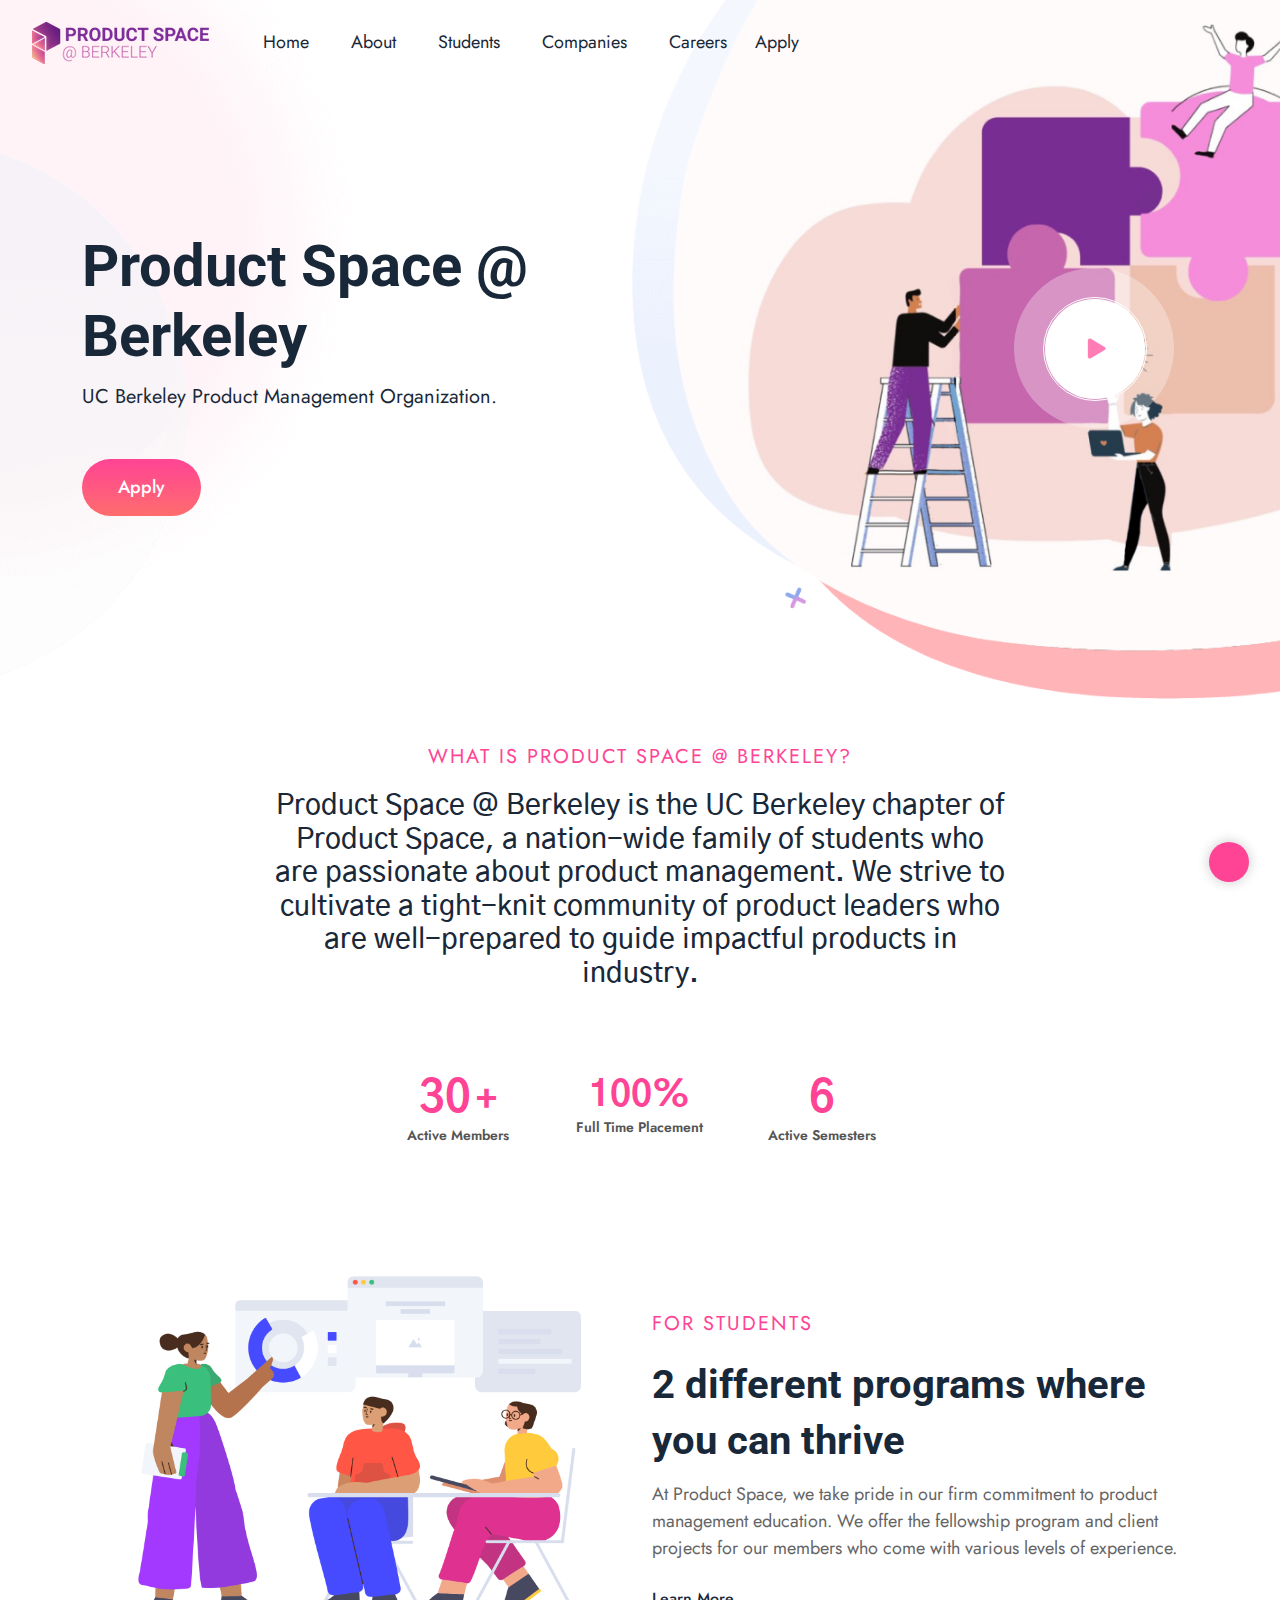
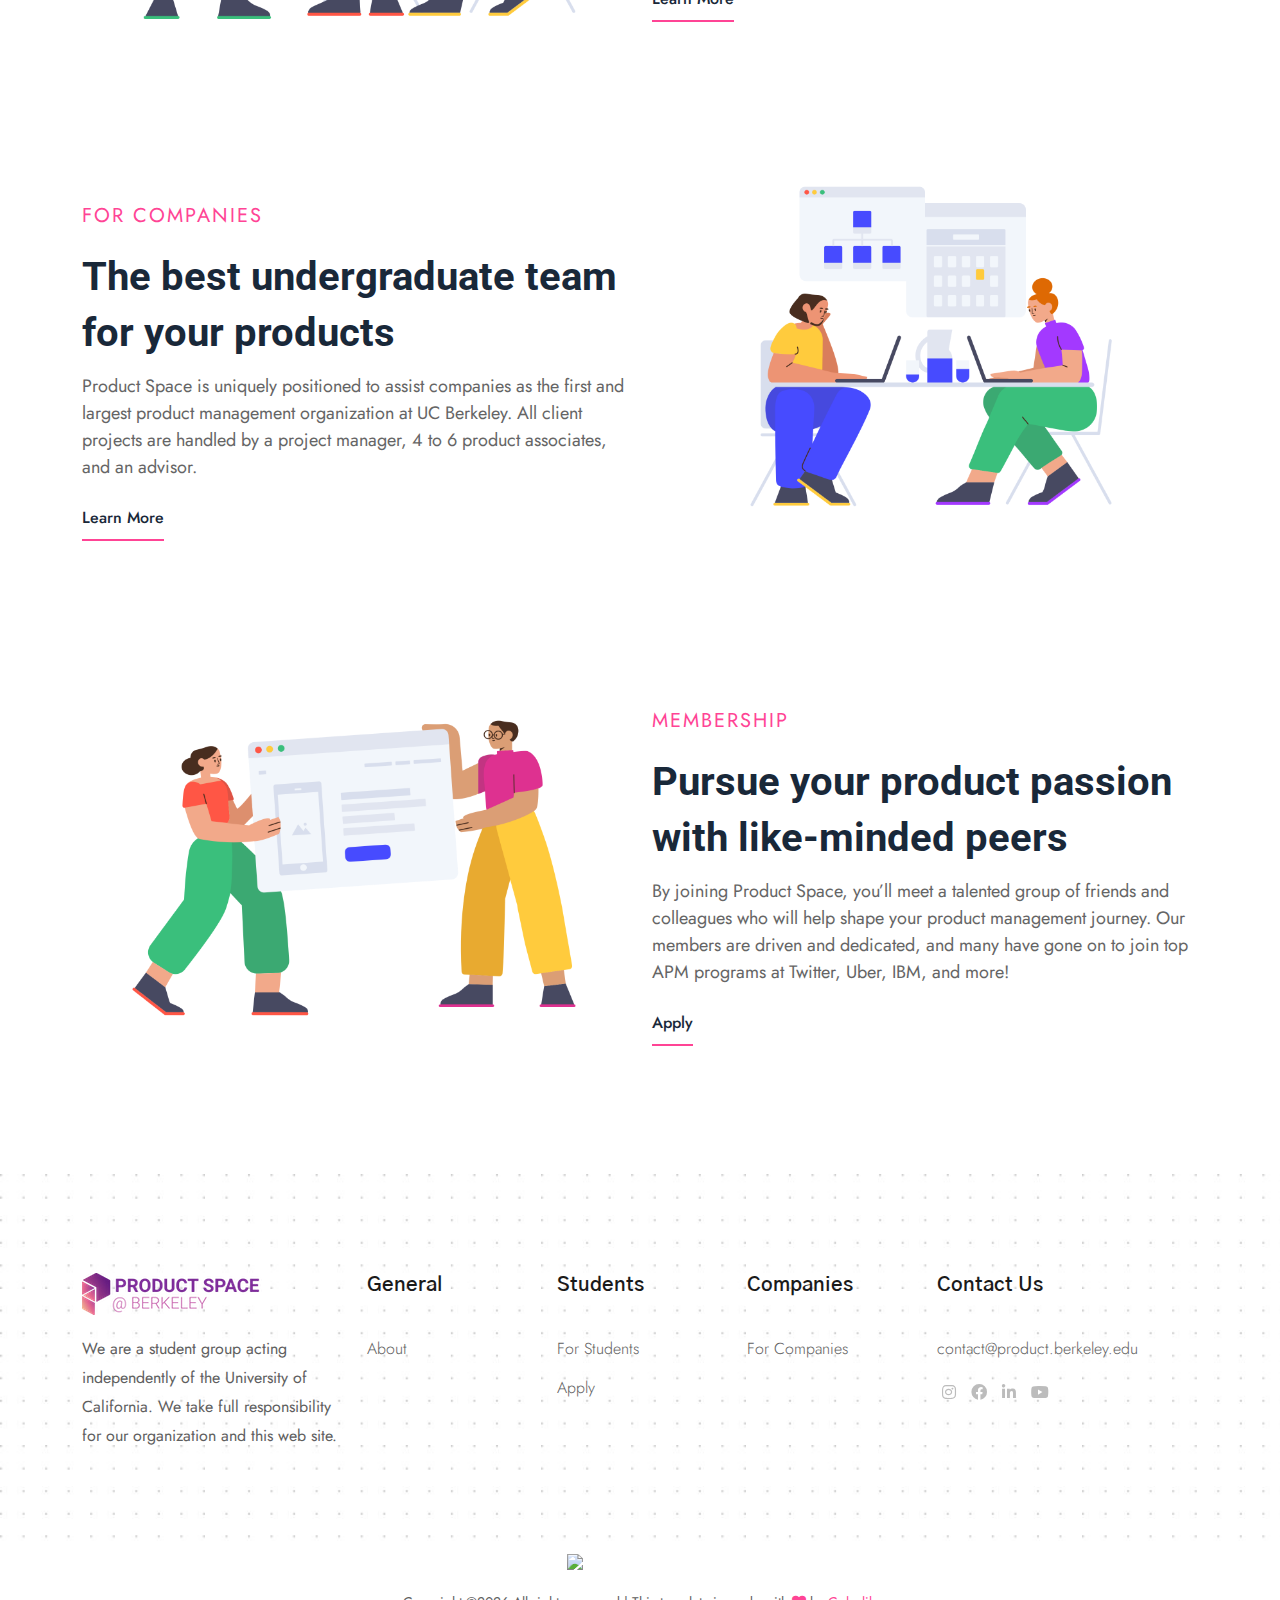
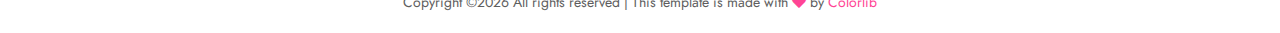
==== commit a9825ddb: "updating stats & descrip" ====
--- a/index.html
+++ b/index.html
@@ -129,10 +129,9 @@
                                     <!-- Counter Up -->
                                     <div class="single mb-30">
                                         <div class="single-counter">
-                                            <span class="counter ">100%</span>
-                                        </div>
+                                            <p>100% </p>                                        </div>
                                         <div class="pera-count justify-content-center">
-                                            <p>Full Time Placement</p>
+                                            <p>Full Time Placement </p>
                                         </div>
                                     </div>
                                 </div>
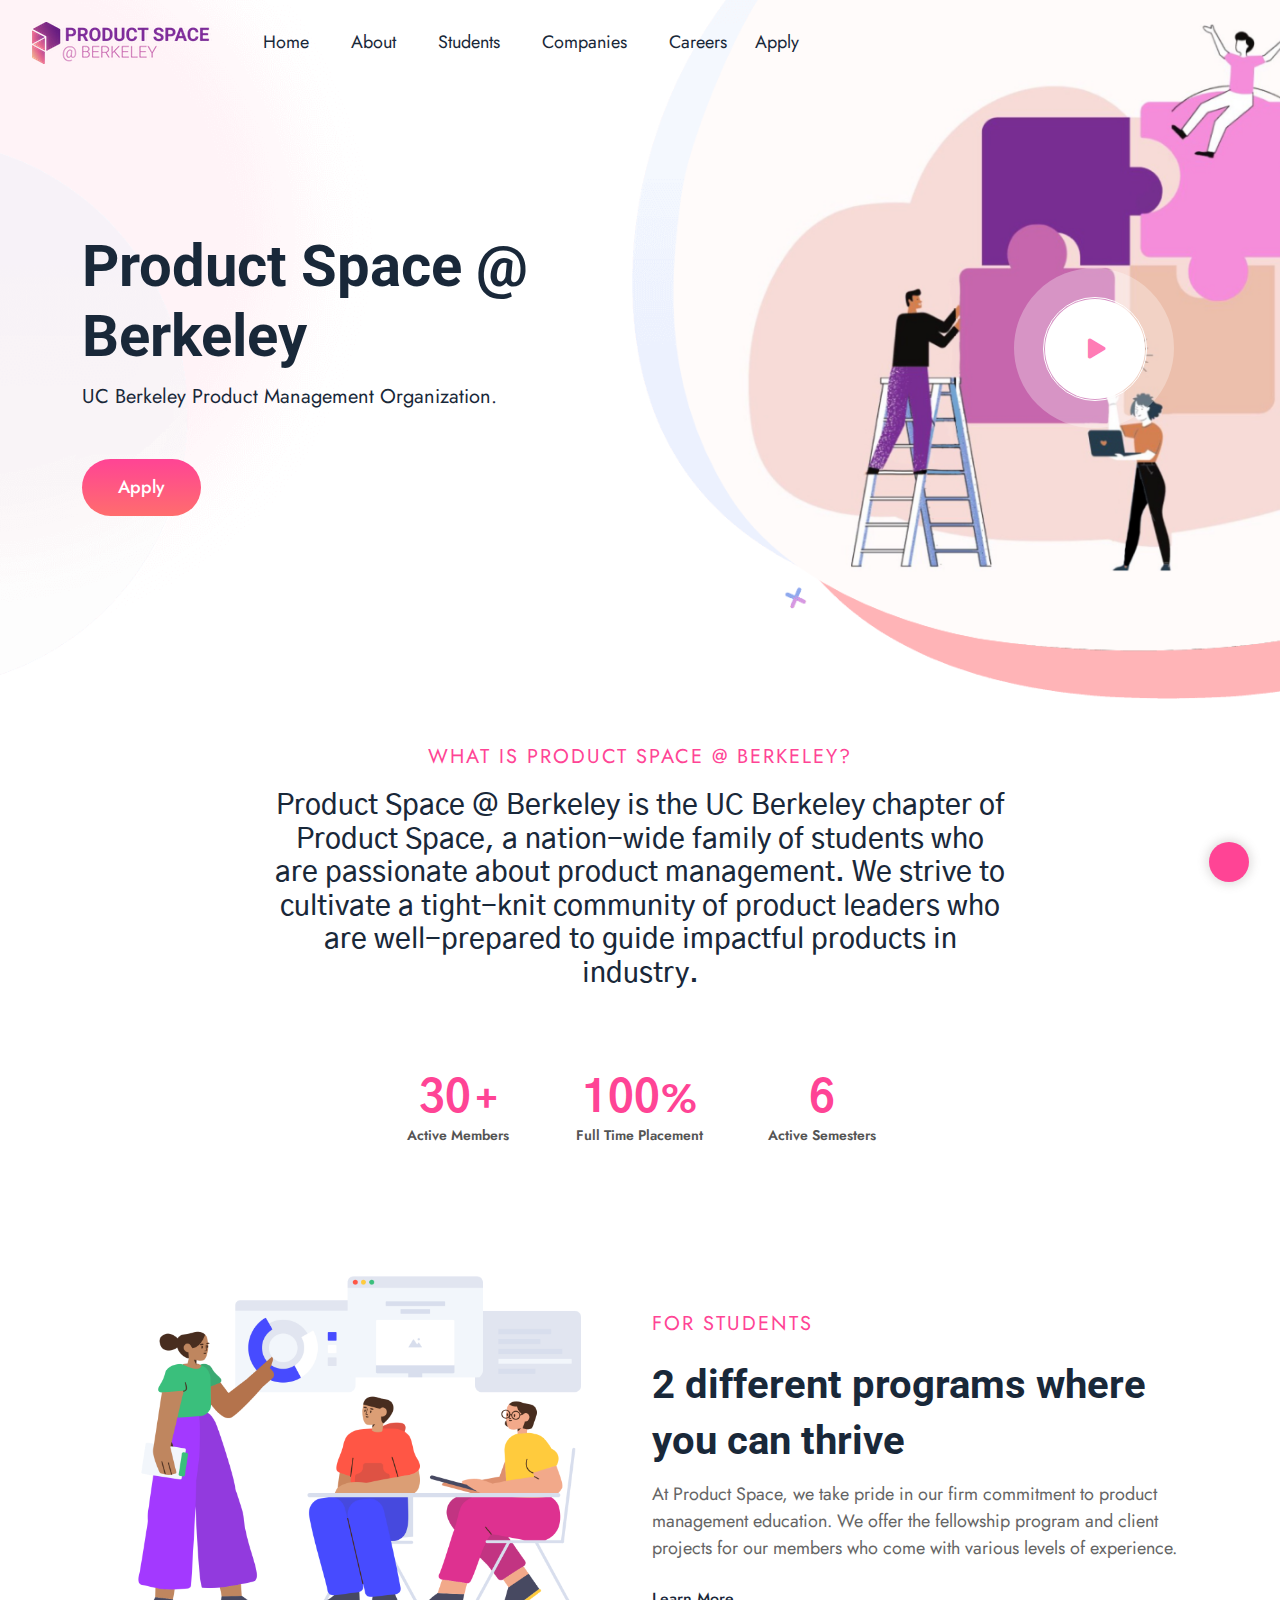
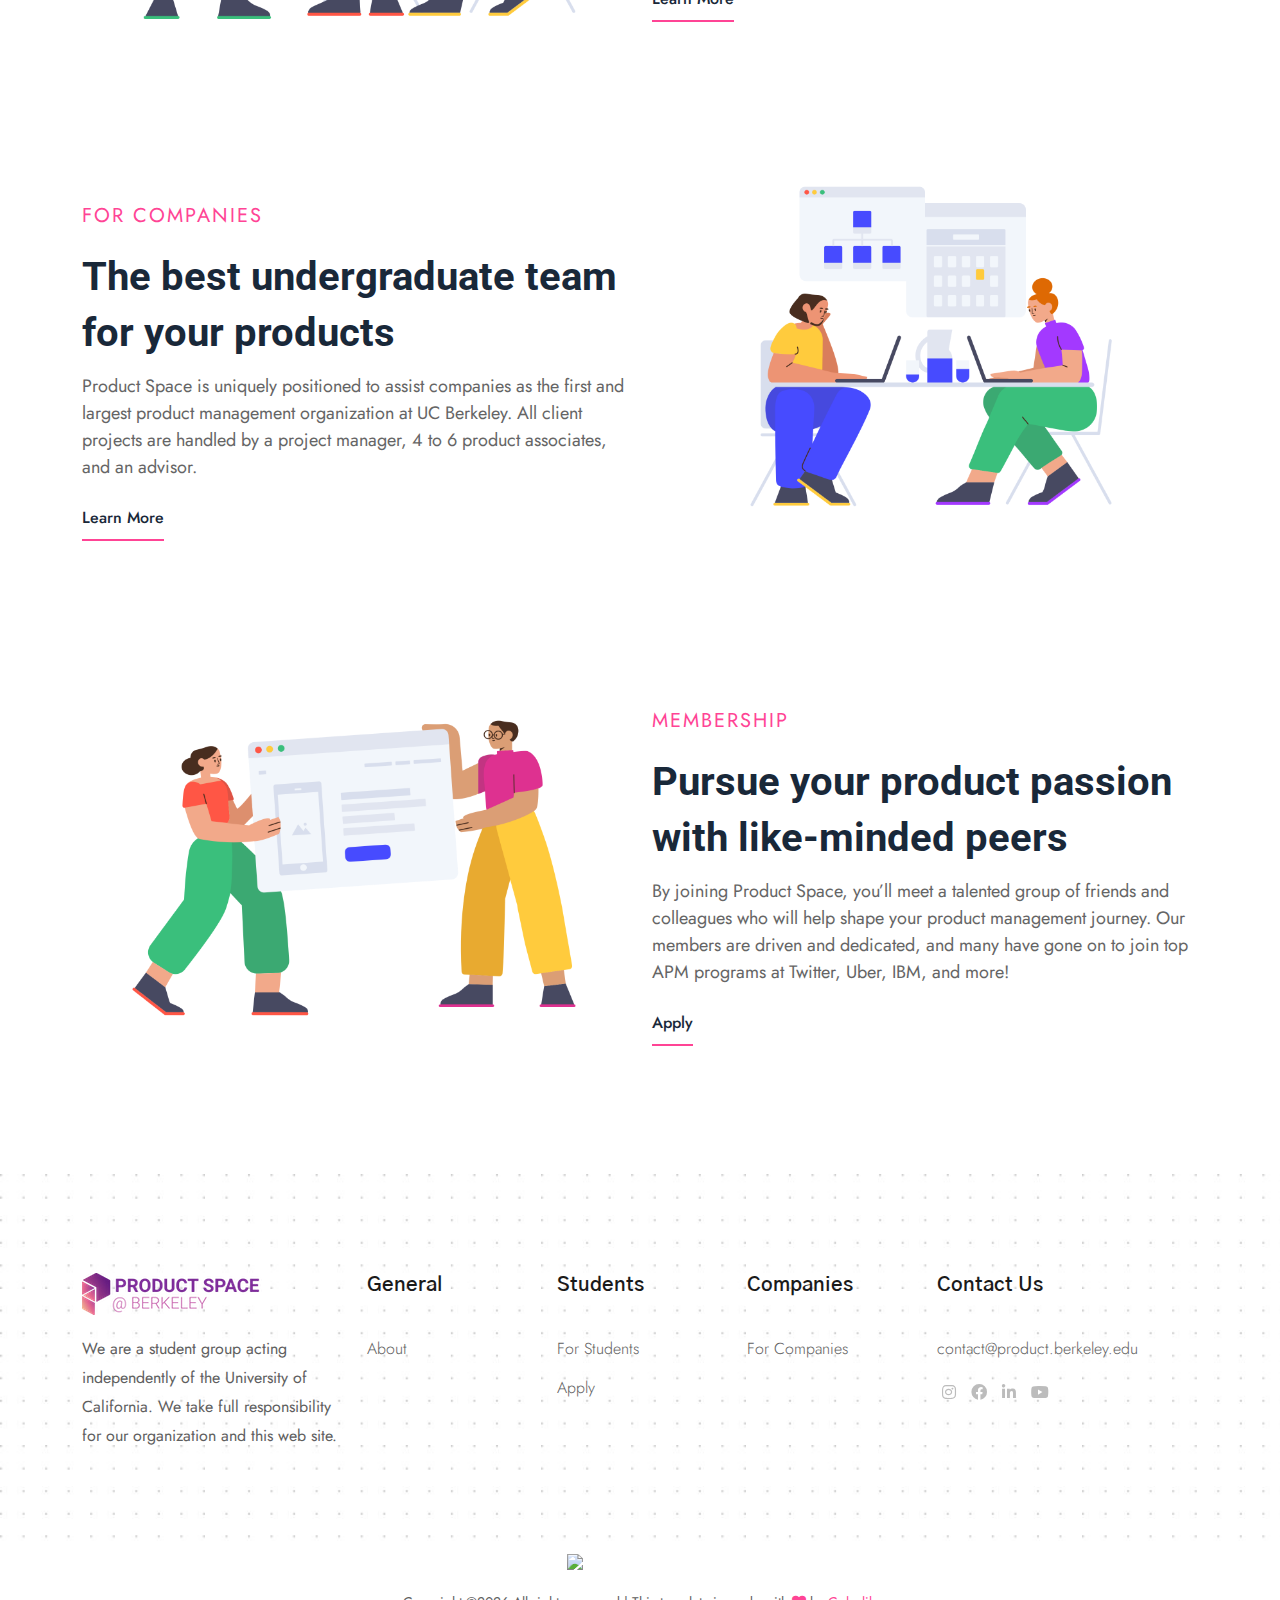
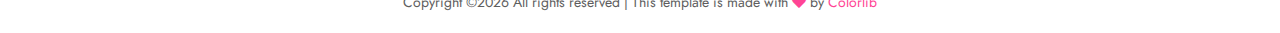
==== commit bfe7778e: "updating stats & descrip" ====
--- a/index.html
+++ b/index.html
@@ -129,7 +129,8 @@
                                     <!-- Counter Up -->
                                     <div class="single mb-30">
                                         <div class="single-counter">
-                                            <p>100% </p>                                        </div>
+                                            <span class="counter ">100</span><p>%</p>
+                                        </div>
                                         <div class="pera-count justify-content-center">
                                             <p>Full Time Placement </p>
                                         </div>
